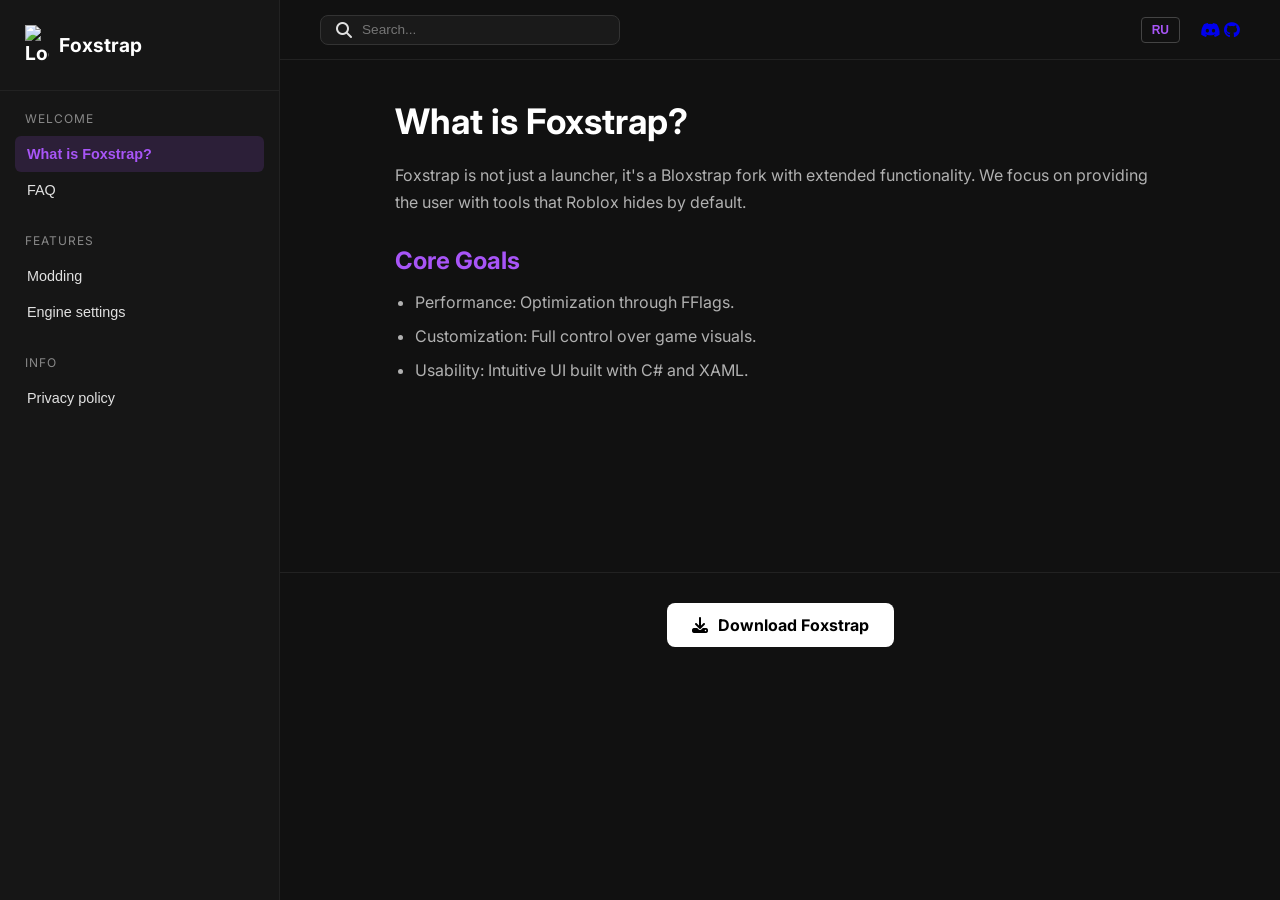
==== wiki.html @ a6b3cfa4 "Add files via upload" ====
<!DOCTYPE html>
<html lang="ru">
<head>
    <meta charset="UTF-8">
    <meta name="viewport" content="width=device-width, initial-scale=1.0">
    <title>Foxstrap | Wiki</title>
    <link href="https://fonts.googleapis.com/css2?family=Inter:wght@400;600;700&display=swap" rel="stylesheet">
    <link rel="stylesheet" href="https://cdnjs.cloudflare.com/ajax/libs/font-awesome/6.5.1/css/all.min.css">
    <style>
        :root {
            --bg-dark: #111111;
            --sidebar-bg: #161616;
            --accent: #a855f7;
            --text-main: #e1e1e1;
            --text-dim: #888;
            --note-bg: rgba(30, 41, 59, 0.5);
            --note-border: #3b82f6;
        }

        * { margin: 0; padding: 0; box-sizing: border-box; }
        body { background: var(--bg-dark); color: var(--text-main); font-family: 'Inter', sans-serif; display: flex; height: 100vh; overflow: hidden; }

        /* SIDEBAR / NAVIGATION */
        .sidebar { width: 280px; background: var(--sidebar-bg); border-right: 1px solid #222; display: flex; flex-direction: column; overflow-y: auto; flex-shrink: 0; transition: 0.3s; }
        .sidebar-header { padding: 25px; border-bottom: 1px solid #222; }
        .logo { display: flex; align-items: center; gap: 10px; text-decoration: none; color: white; font-weight: 700; font-size: 1.2rem; }
        .logo img { width: 24px; }
        
        .sidebar-menu { padding: 20px 15px; }
        .menu-section { margin-bottom: 25px; }
        .section-title { font-size: 0.75rem; color: var(--text-dim); text-transform: uppercase; letter-spacing: 1px; margin-bottom: 10px; padding-left: 10px; }
        .menu-item { display: block; padding: 10px 12px; color: var(--text-main); text-decoration: none; border-radius: 6px; font-size: 0.9rem; transition: 0.2s; cursor: pointer; border: none; background: none; width: 100%; text-align: left; }
        .menu-item:hover { background: rgba(255,255,255,0.05); color: var(--accent); }
        .menu-item.active { background: rgba(168, 85, 247, 0.15); color: var(--accent); font-weight: 600; }

        /* MAIN CONTENT */
        .main-wrapper { flex: 1; display: flex; flex-direction: column; overflow-y: auto; position: relative; }
        
        .top-bar { height: 60px; border-bottom: 1px solid #222; display: flex; align-items: center; justify-content: space-between; padding: 0 40px; position: sticky; top: 0; background: var(--bg-dark); z-index: 10; }
        .search-box { background: #1a1a1a; border: 1px solid #333; border-radius: 8px; padding: 6px 15px; display: flex; align-items: center; gap: 10px; width: 300px; }
        .search-box input { background: transparent; border: none; color: white; outline: none; font-size: 0.85rem; width: 100%; }
        
        .top-actions { display: flex; align-items: center; gap: 20px; }
        #lang-switch { background: transparent; border: 1px solid #444; color: var(--accent); padding: 5px 10px; border-radius: 4px; cursor: pointer; font-weight: bold; font-size: 0.75rem; }

        .content { max-width: 850px; margin: 40px auto; padding: 0 40px 80px 40px; display: none; animation: fadeIn 0.3s ease; }
        .content.active { display: block; }
        
        h1 { font-size: 2.2rem; margin-bottom: 20px; font-weight: 700; color: white; }
        h2 { font-size: 1.5rem; margin: 30px 0 15px 0; color: var(--accent); }
        p { line-height: 1.7; color: #b1b1b1; margin-bottom: 20px; }
        ul { margin-bottom: 20px; padding-left: 20px; color: #b1b1b1; }
        li { margin-bottom: 10px; line-height: 1.5; }

        .note { background: var(--note-bg); border-left: 4px solid var(--note-border); padding: 20px; border-radius: 4px; margin: 25px 0; display: flex; gap: 15px; }
        .note i { color: var(--note-border); font-size: 1.2rem; }

        .download-footer { margin-top: 50px; padding-top: 30px; border-top: 1px solid #222; text-align: center; }
        .btn-main { background: white; color: black; padding: 12px 25px; border-radius: 8px; text-decoration: none; font-weight: 700; display: inline-flex; align-items: center; gap: 10px; }

        /* MOBILE ORIENTATION & ADAPTIVITY */
        @media (max-width: 850px) {
            body { flex-direction: column; overflow-y: auto; }
            .sidebar { width: 100%; height: auto; border-right: none; border-bottom: 1px solid #222; position: sticky; top: 0; z-index: 100; overflow: visible; }
            .sidebar-header { padding: 15px 20px; }
            .sidebar-menu { display: flex; overflow-x: auto; padding: 10px; gap: 10px; white-space: nowrap; scrollbar-width: none; }
            .sidebar-menu::-webkit-scrollbar { display: none; }
            .menu-section { margin-bottom: 0; display: flex; gap: 5px; align-items: center; }
            .section-title { display: none; }
            .menu-item { padding: 8px 15px; width: auto; font-size: 0.8rem; border: 1px solid #222; }
            .top-bar { position: relative; padding: 0 20px; height: 50px; }
            .search-box { width: 150px; }
            .content { padding: 20px; margin: 0; }
            h1 { font-size: 1.7rem; }
        }

        @keyframes fadeIn { from { opacity: 0; transform: translateY(10px); } to { opacity: 1; transform: translateY(0); } }
    </style>
</head>
<body>

    <aside class="sidebar">
        <div class="sidebar-header">
            <a href="index.html" class="logo">
                <img src="https://github.com/Ramos1488/Foxstrap/blob/main/Assets/foxstrap.png?raw=true" alt="Logo">
                <span>Foxstrap</span>
            </a>
        </div>
        <nav class="sidebar-menu">
            <div class="menu-section">
                <div class="section-title" data-ru="ПРИВЕТСТВИЕ" data-en="WELCOME">WELCOME</div>
                <button class="menu-item active" onclick="showTab('what-is')" data-ru="О проекте" data-en="What is Foxstrap?">What is Foxstrap?</button>
                <button class="menu-item" onclick="showTab('faq')" data-ru="FAQ" data-en="FAQ">FAQ</button>
            </div>
            <div class="menu-section">
                <div class="section-title" data-ru="ФУНКЦИИ" data-en="FEATURES">FEATURES</div>
                <button class="menu-item" onclick="showTab('modding')" data-ru="Моддинг" data-en="Modding">Modding</button>
                <button class="menu-item" onclick="showTab('engine')" data-ru="Движок" data-en="Engine settings">Engine settings</button>
            </div>
            <div class="menu-section">
                <div class="section-title" data-ru="ИНФО" data-en="INFO">INFO</div>
                <button class="menu-item" onclick="showTab('privacy')" data-ru="Приватность" data-en="Privacy policy">Privacy policy</button>
            </div>
        </nav>
    </aside>

    <div class="main-wrapper">
        <header class="top-bar">
            <div class="search-box">
                <i class="fa-solid fa-magnifying-glass"></i>
                <input type="text" placeholder="Search..." id="wikiSearch">
            </div>
            <div class="top-actions">
                <button id="lang-switch">RU</button>
                <div class="top-icons">
                    <a href="https://discord.gg/88ethFUkpF" target="_blank"><i class="fa-brands fa-discord"></i></a>
                    <a href="https://github.com/Ramos1488/Foxstrap" target="_blank"><i class="fa-brands fa-github"></i></a>
                </div>
            </div>
        </header>

        <!-- Tab: What is -->
        <section id="what-is" class="content active">
            <h1 data-ru="Что такое Foxstrap?" data-en="What is Foxstrap?">What is Foxstrap?</h1>
            <p data-ru="Foxstrap — это не просто лаунчер, это форк Bloxstrap с расширенным функционалом. Мы фокусируемся на предоставлении пользователю инструментов, которые Roblox скрывает по умолчанию." data-en="Foxstrap is not just a launcher, it's a Bloxstrap fork with extended functionality. We focus on providing the user with tools that Roblox hides by default.">
                Foxstrap is not just a launcher, it's a Bloxstrap fork with extended functionality. We focus on providing the user with tools that Roblox hides by default.
            </p>
            <h2 data-ru="Основные цели" data-en="Core Goals">Core Goals</h2>
            <ul>
                <li data-ru="Производительность: Оптимизация через FFlags." data-en="Performance: Optimization through FFlags.">Performance: Optimization through FFlags.</li>
                <li data-ru="Кастомизация: Полный контроль над визуалом игры." data-en="Customization: Full control over game visuals.">Customization: Full control over game visuals.</li>
                <li data-ru="Удобство: Интуитивный интерфейс на C# и XAML." data-en="Usability: Intuitive UI built with C# and XAML.">Usability: Intuitive UI built with C# and XAML.</li>
            </ul>
        </section>

        <!-- Tab: FAQ -->
        <section id="faq" class="content">
            <h1 data-ru="Частые вопросы" data-en="Frequently asked questions">Frequently asked questions</h1>
            <h2 data-ru="Меня забанят?" data-en="Will I get banned?">Will I get banned?</h2>
            <p data-ru="Использование Foxstrap не является читерством. Мы используем официальные настройки FastFlags, которые предоставляют сами разработчики Roblox." data-en="Using Foxstrap is not cheating. We use official FastFlags settings provided by Roblox developers themselves.">
                Using Foxstrap is not cheating. We use official FastFlags settings provided by Roblox developers themselves.
            </p>
            <h2 data-ru="Нужен ли Bloxstrap для работы?" data-en="Do I need Bloxstrap to run it?">Do I need Bloxstrap to run it?</h2>
            <p data-ru="Нет, Foxstrap работает автономно. Это полностью самостоятельная модификация." data-en="No, Foxstrap works autonomously. It is a completely independent modification.">
                No, Foxstrap works autonomously. It is a completely independent modification.
            </p>
        </section>

        <!-- Tab: Modding -->
        <section id="modding" class="content">
            <h1 data-ru="Моддинг" data-en="Modding">Modding</h1>
            <p data-ru="В Foxstrap встроена система управления модами, которая позволяет:" data-en="Foxstrap has a built-in mod management system that allows you to:">
                Foxstrap has a built-in mod management system that allows you to:
            </p>
            <ul>
                <li data-ru="Заменять старый звук смерти (Oof)." data-en="Replace the old death sound (Oof).">Replace the old death sound (Oof).</li>
                <li data-ru="Устанавливать кастомные иконки приложений." data-en="Install custom application icons.">Install custom application icons.</li>
                <li data-ru="Применять кастомные курсоры и шрифты." data-en="Apply custom cursors and fonts.">Apply custom cursors and fonts.</li>
            </ul>
        </section>

        <!-- Tab: Engine Settings (НОВОЕ) -->
        <section id="engine" class="content">
            <h1 data-ru="Настройки движка" data-en="Engine settings">Engine settings</h1>
            <p data-ru="Раздел настроек движка открывает доступ к мощным параметрам FastFlags. Это позволяет тонко настроить рендеринг игры." data-en="The engine settings section provides access to powerful FastFlags parameters. This allows for fine-tuning of game rendering.">
                The engine settings section provides access to powerful FastFlags parameters. This allows for fine-tuning of game rendering.
            </p>
            <h2 data-ru="Что можно изменить?" data-en="What can be changed?">What can be changed?</h2>
            <ul>
                <li data-ru="Лимит FPS: Снимайте ограничение в 60 кадров в один клик." data-en="FPS Limit: Unlock the 60 FPS cap in one click.">FPS Limit: Unlock the 60 FPS cap in one click.</li>
                <li data-ru="Rendering API: Переключение между Direct3D 11, Vulkan или OpenGL." data-en="Rendering API: Switch between Direct3D 11, Vulkan, or OpenGL.">Rendering API: Switch between Direct3D 11, Vulkan, or OpenGL.</li>
                <li data-ru="Качество освещения: Включение скрытых технологий Future Lighting." data-en="Lighting Quality: Enable hidden Future Lighting technologies.">Lighting Quality: Enable hidden Future Lighting technologies.</li>
            </ul>
            <div class="note">
                <i class="fa-solid fa-triangle-exclamation"></i>
                <div class="note-content">
                    <strong data-ru="Внимание" data-en="Caution">Caution</strong>
                    <p style="margin:0" data-ru="Неправильные настройки FFlags могут привести к вылетам игры." data-en="Incorrect FFlags settings may lead to game crashes.">Incorrect FFlags settings may lead to game crashes.</p>
                </div>
            </div>
        </section>

        <!-- Tab: Privacy (НОВОЕ) -->
        <section id="privacy" class="content">
            <h1 data-ru="Конфиденциальность" data-en="Privacy policy">Privacy policy</h1>
            <p data-ru="Мы ценим вашу приватность. Foxstrap — это проект с открытым исходным кодом." data-en="We value your privacy. Foxstrap is an open-source project.">
                We value your privacy. Foxstrap is an open-source project.
            </p>
            <h2 data-ru="Сбор данных" data-en="Data Collection">Data Collection</h2>
            <p data-ru="Foxstrap не собирает и не отправляет ваши личные данные, пароли от аккаунтов или куки на сторонние сервера. Все настройки хранятся локально на вашем компьютере." data-en="Foxstrap does not collect or send your personal data, account passwords, or cookies to third-party servers. All settings are stored locally on your computer.">
                Foxstrap does not collect or send your personal data, account passwords, or cookies to third-party servers. All settings are stored locally on your computer.
            </p>
            <h2 data-ru="Прозрачность" data-en="Transparency">Transparency</h2>
            <p data-ru="Вы всегда можете проверить исходный код проекта на нашем GitHub, чтобы убедиться в отсутствии вредоносного кода." data-en="You can always check the project's source code on our GitHub to ensure there is no malicious code.">
                You can always check the project's source code on our GitHub to ensure there is no malicious code.
            </p>
        </section>

        <div class="download-footer">
            <a href="index.html" class="btn-main">
                <i class="fa-solid fa-download"></i>
                <span data-ru="Скачать Foxstrap" data-en="Download Foxstrap">Download Foxstrap</span>
            </a>
        </div>
    </div>

    <script>
        function showTab(tabId) {
            document.querySelectorAll('.content').forEach(tab => tab.classList.remove('active'));
            document.querySelectorAll('.menu-item').forEach(item => item.classList.remove('active'));
            
            const activeTab = document.getElementById(tabId);
            if (activeTab) activeTab.classList.add('active');
            
            const activeBtn = document.querySelector(`button[onclick="showTab('${tabId}')"]`);
            if (activeBtn) activeBtn.classList.add('active');

            // Авто-скролл к началу на мобилках
            if(window.innerWidth < 850) {
                window.scrollTo({top: 0, behavior: 'smooth'});
            }
        }

        const langBtn = document.getElementById('lang-switch');
        let currentLang = 'en';

        langBtn.addEventListener('click', () => {
            currentLang = currentLang === 'en' ? 'ru' : 'en';
            langBtn.innerText = currentLang === 'en' ? 'RU' : 'EN';
            
            document.querySelectorAll('[data-ru]').forEach(el => {
                el.innerText = el.getAttribute('data-' + currentLang);
            });

            const searchInput = document.getElementById('wikiSearch');
            searchInput.placeholder = currentLang === 'ru' ? 'Поиск...' : 'Search...';
        });
    </script>
</body>
</html>
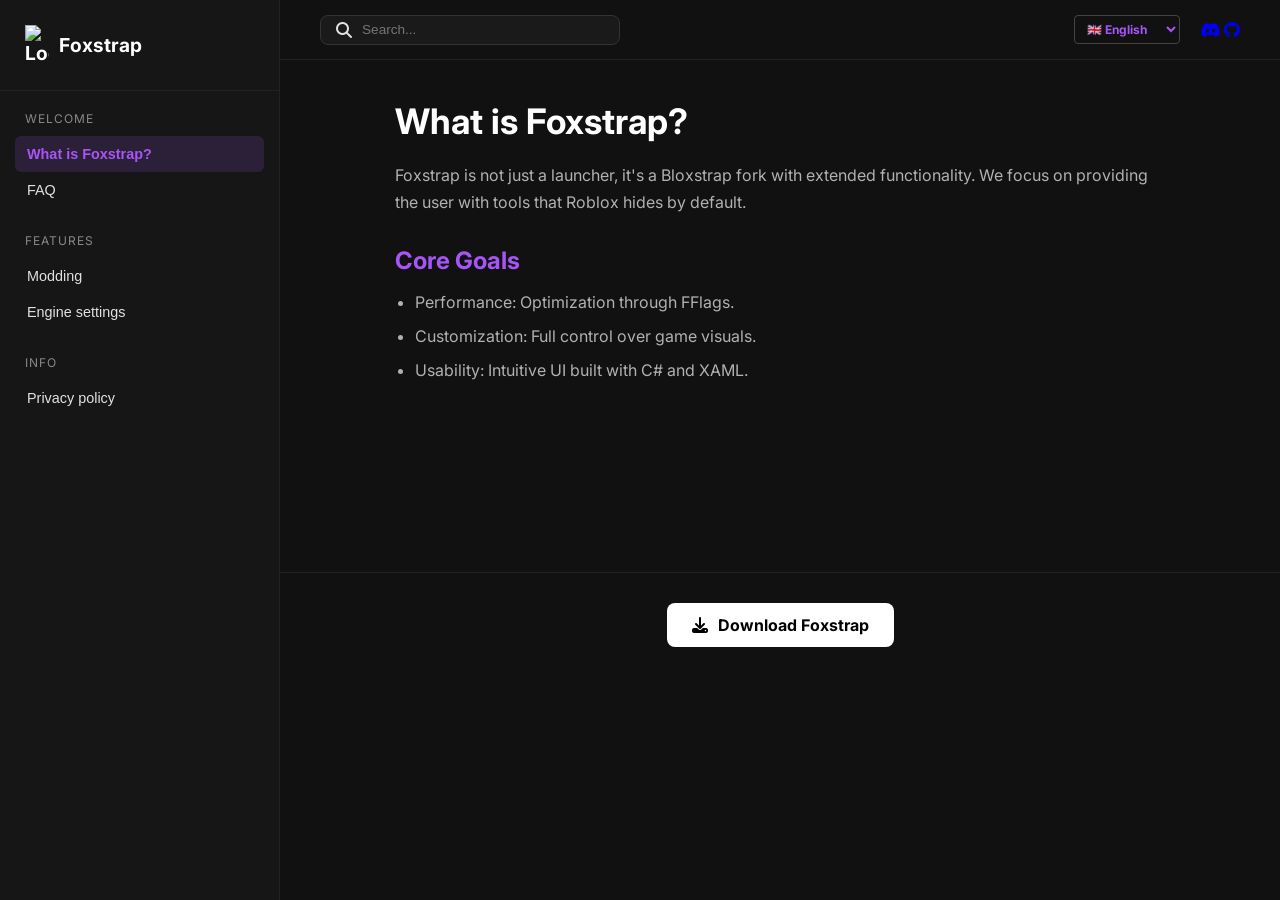
==== commit 73125149: "Enhance wiki.html with favicon and language selector Added favicon and improved language selection f" ====
--- a/wiki.html
+++ b/wiki.html
@@ -4,7 +4,11 @@
     <meta charset="UTF-8">
     <meta name="viewport" content="width=device-width, initial-scale=1.0">
     <title>Foxstrap | Wiki</title>
-    <link href="https://fonts.googleapis.com/css2?family=Inter:wght@400;600;700&display=swap" rel="stylesheet">
+    
+    <!-- Иконка вкладки (Favicon) -->
+    <link rel="icon" type="image/png" href="https://github.com/Ramos1488/Foxstrap/blob/main/Assets/foxstrap.png?raw=true">
+
+    <link href="https://fonts.googleapis.com/css2?family=Inter:wght@400;700;900&family=JetBrains+Mono&family=Syncopate:wght@700&display=swap" rel="stylesheet">
     <link rel="stylesheet" href="https://cdnjs.cloudflare.com/ajax/libs/font-awesome/6.5.1/css/all.min.css">
     <style>
         :root {
@@ -41,7 +45,8 @@
         .search-box input { background: transparent; border: none; color: white; outline: none; font-size: 0.85rem; width: 100%; }
         
         .top-actions { display: flex; align-items: center; gap: 20px; }
-        #lang-switch { background: transparent; border: 1px solid #444; color: var(--accent); padding: 5px 10px; border-radius: 4px; cursor: pointer; font-weight: bold; font-size: 0.75rem; }
+        #lang-select { background: transparent; border: 1px solid #444; color: var(--accent); padding: 5px 8px; border-radius: 4px; cursor: pointer; font-weight: bold; font-size: 0.75rem; font-family: inherit; }
+        #lang-select option { background: #1a1a1a; color: white; }
 
         .content { max-width: 850px; margin: 40px auto; padding: 0 40px 80px 40px; display: none; animation: fadeIn 0.3s ease; }
         .content.active { display: block; }
@@ -111,7 +116,10 @@
                 <input type="text" placeholder="Search..." id="wikiSearch">
             </div>
             <div class="top-actions">
-                <button id="lang-switch">RU</button>
+                <select id="lang-select">
+                    <option value="en">🇬🇧 English</option>
+                    <option value="ru">🇷🇺 Русский</option>
+                </select>
                 <div class="top-icons">
                     <a href="https://discord.gg/88ethFUkpF" target="_blank"><i class="fa-brands fa-discord"></i></a>
                     <a href="https://github.com/Ramos1488/Foxstrap" target="_blank"><i class="fa-brands fa-github"></i></a>
@@ -159,7 +167,7 @@
             </ul>
         </section>
 
-        <!-- Tab: Engine Settings (НОВОЕ) -->
+        <!-- Tab: Engine Settings -->
         <section id="engine" class="content">
             <h1 data-ru="Настройки движка" data-en="Engine settings">Engine settings</h1>
             <p data-ru="Раздел настроек движка открывает доступ к мощным параметрам FastFlags. Это позволяет тонко настроить рендеринг игры." data-en="The engine settings section provides access to powerful FastFlags parameters. This allows for fine-tuning of game rendering.">
@@ -180,7 +188,7 @@
             </div>
         </section>
 
-        <!-- Tab: Privacy (НОВОЕ) -->
+        <!-- Tab: Privacy -->
         <section id="privacy" class="content">
             <h1 data-ru="Конфиденциальность" data-en="Privacy policy">Privacy policy</h1>
             <p data-ru="Мы ценим вашу приватность. Foxstrap — это проект с открытым исходным кодом." data-en="We value your privacy. Foxstrap is an open-source project.">
@@ -215,26 +223,29 @@
             const activeBtn = document.querySelector(`button[onclick="showTab('${tabId}')"]`);
             if (activeBtn) activeBtn.classList.add('active');
 
-            // Авто-скролл к началу на мобилках
             if(window.innerWidth < 850) {
                 window.scrollTo({top: 0, behavior: 'smooth'});
             }
         }
 
-        const langBtn = document.getElementById('lang-switch');
+        const langSelect = document.getElementById('lang-select');
         let currentLang = 'en';
 
-        langBtn.addEventListener('click', () => {
-            currentLang = currentLang === 'en' ? 'ru' : 'en';
-            langBtn.innerText = currentLang === 'en' ? 'RU' : 'EN';
-            
+        function setLanguage(lang) {
+            currentLang = lang;
             document.querySelectorAll('[data-ru]').forEach(el => {
                 el.innerText = el.getAttribute('data-' + currentLang);
             });
-
             const searchInput = document.getElementById('wikiSearch');
             searchInput.placeholder = currentLang === 'ru' ? 'Поиск...' : 'Search...';
+        }
+
+        langSelect.addEventListener('change', (e) => {
+            setLanguage(e.target.value);
         });
+
+        // начальная установка языка по умолчанию (английский)
+        setLanguage('en');
     </script>
 </body>
-</html>+</html>
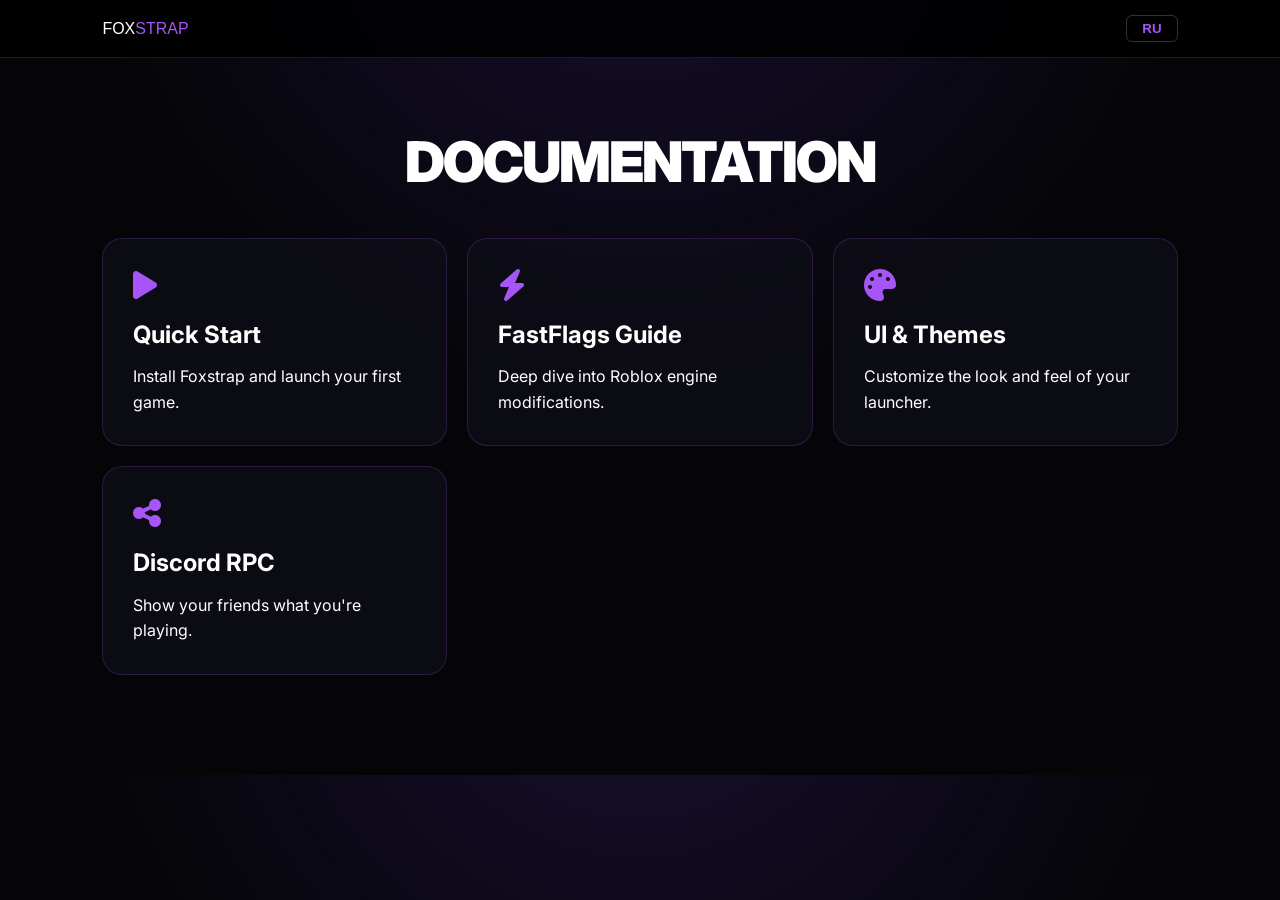
==== commit 167e03e9: "Refactor wiki.html structure and styles" ====
--- a/wiki.html
+++ b/wiki.html
@@ -5,247 +5,252 @@
     <meta name="viewport" content="width=device-width, initial-scale=1.0">
     <title>Foxstrap | Wiki</title>
     
-    <!-- Иконка вкладки (Favicon) -->
     <link rel="icon" type="image/png" href="https://github.com/Ramos1488/Foxstrap/blob/main/Assets/foxstrap.png?raw=true">
-
     <link href="https://fonts.googleapis.com/css2?family=Inter:wght@400;700;900&family=JetBrains+Mono&family=Syncopate:wght@700&display=swap" rel="stylesheet">
     <link rel="stylesheet" href="https://cdnjs.cloudflare.com/ajax/libs/font-awesome/6.5.1/css/all.min.css">
+    
     <style>
         :root {
-            --bg-dark: #111111;
-            --sidebar-bg: #161616;
-            --accent: #a855f7;
-            --text-main: #e1e1e1;
-            --text-dim: #888;
-            --note-bg: rgba(30, 41, 59, 0.5);
-            --note-border: #3b82f6;
+            --primary: #a855f7;
+            --bg: #050508;
+            --glass: rgba(15, 15, 25, 0.7);
+            --border: rgba(168, 85, 247, 0.2);
         }
 
         * { margin: 0; padding: 0; box-sizing: border-box; }
-        body { background: var(--bg-dark); color: var(--text-main); font-family: 'Inter', sans-serif; display: flex; height: 100vh; overflow: hidden; }
-
-        /* SIDEBAR / NAVIGATION */
-        .sidebar { width: 280px; background: var(--sidebar-bg); border-right: 1px solid #222; display: flex; flex-direction: column; overflow-y: auto; flex-shrink: 0; transition: 0.3s; }
-        .sidebar-header { padding: 25px; border-bottom: 1px solid #222; }
-        .logo { display: flex; align-items: center; gap: 10px; text-decoration: none; color: white; font-weight: 700; font-size: 1.2rem; }
-        .logo img { width: 24px; }
+
+        body {
+            background: var(--bg);
+            color: white;
+            font-family: 'Inter', sans-serif;
+            line-height: 1.6;
+            background-image: radial-gradient(circle at 50% -20%, #1a1033 0%, transparent 50%);
+            overflow-x: hidden;
+        }
+
+        #rain-container { position: fixed; top: 0; left: 0; width: 100%; height: 100%; z-index: 5; pointer-events: none; }
+        .drop { position: absolute; width: 1px; height: 50px; background: var(--primary); opacity: 0.1; will-change: transform; }
+        @keyframes fall { from { transform: translateY(-100px); } to { transform: translateY(110vh); } }
+
+        nav {
+            display: flex; justify-content: space-between; align-items: center;
+            padding: 15px 8%; background: rgba(0,0,0,0.85);
+            backdrop-filter: blur(12px); border-bottom: 1px solid var(--border);
+            position: sticky; top: 0; z-index: 100;
+        }
+        .logo-area { display: flex; align-items: center; gap: 10px; text-decoration: none; color: white; }
+        .logo-text { font-family: 'Syncopate', sans-serif; font-size: 1rem; }
+        .logo-text span { color: var(--primary); }
+
+        #lang-switch {
+            background: transparent; border: 1px solid #333; color: var(--primary);
+            padding: 5px 15px; border-radius: 6px; cursor: pointer; font-weight: 900; 
+        }
+
+        .wiki-header { padding: 60px 8% 30px; text-align: center; }
+        .wiki-header h1 { font-size: 3.5rem; font-weight: 900; letter-spacing: -2px; }
+
+        .wiki-grid {
+            display: grid; grid-template-columns: repeat(auto-fit, minmax(300px, 1fr));
+            gap: 20px; padding: 0 8% 100px; max-width: 1400px; margin: 0 auto;
+        }
+
+        .wiki-card {
+            background: var(--glass); border: 1px solid var(--border);
+            border-radius: 20px; padding: 30px; cursor: pointer;
+            transition: 0.4s cubic-bezier(0.175, 0.885, 0.32, 1.275);
+            animation: slideUp 0.8s both;
+        }
+        .wiki-card:hover { transform: translateY(-10px); border-color: var(--primary); box-shadow: 0 15px 30px rgba(168, 85, 247, 0.15); }
+        .wiki-card i { font-size: 2rem; color: var(--primary); margin-bottom: 15px; display: block; }
+        .wiki-card h3 { font-size: 1.5rem; margin-bottom: 10px; }
+
+        /* VIEWER */
+        #article-viewer {
+            position: fixed; top: 0; left: 0; width: 100%; height: 100%;
+            background: rgba(5, 5, 8, 0.98); z-index: 1000;
+            display: none; padding: 40px 8%; overflow-y: auto; backdrop-filter: blur(25px);
+        }
         
-        .sidebar-menu { padding: 20px 15px; }
-        .menu-section { margin-bottom: 25px; }
-        .section-title { font-size: 0.75rem; color: var(--text-dim); text-transform: uppercase; letter-spacing: 1px; margin-bottom: 10px; padding-left: 10px; }
-        .menu-item { display: block; padding: 10px 12px; color: var(--text-main); text-decoration: none; border-radius: 6px; font-size: 0.9rem; transition: 0.2s; cursor: pointer; border: none; background: none; width: 100%; text-align: left; }
-        .menu-item:hover { background: rgba(255,255,255,0.05); color: var(--accent); }
-        .menu-item.active { background: rgba(168, 85, 247, 0.15); color: var(--accent); font-weight: 600; }
-
-        /* MAIN CONTENT */
-        .main-wrapper { flex: 1; display: flex; flex-direction: column; overflow-y: auto; position: relative; }
+        .article-container { max-width: 900px; margin: 40px auto; position: relative; }
         
-        .top-bar { height: 60px; border-bottom: 1px solid #222; display: flex; align-items: center; justify-content: space-between; padding: 0 40px; position: sticky; top: 0; background: var(--bg-dark); z-index: 10; }
-        .search-box { background: #1a1a1a; border: 1px solid #333; border-radius: 8px; padding: 6px 15px; display: flex; align-items: center; gap: 10px; width: 300px; }
-        .search-box input { background: transparent; border: none; color: white; outline: none; font-size: 0.85rem; width: 100%; }
+        .top-nav { display: flex; justify-content: flex-end; margin-bottom: 30px; }
         
-        .top-actions { display: flex; align-items: center; gap: 20px; }
-        #lang-select { background: transparent; border: 1px solid #444; color: var(--accent); padding: 5px 8px; border-radius: 4px; cursor: pointer; font-weight: bold; font-size: 0.75rem; font-family: inherit; }
-        #lang-select option { background: #1a1a1a; color: white; }
-
-        .content { max-width: 850px; margin: 40px auto; padding: 0 40px 80px 40px; display: none; animation: fadeIn 0.3s ease; }
-        .content.active { display: block; }
-        
-        h1 { font-size: 2.2rem; margin-bottom: 20px; font-weight: 700; color: white; }
-        h2 { font-size: 1.5rem; margin: 30px 0 15px 0; color: var(--accent); }
-        p { line-height: 1.7; color: #b1b1b1; margin-bottom: 20px; }
-        ul { margin-bottom: 20px; padding-left: 20px; color: #b1b1b1; }
-        li { margin-bottom: 10px; line-height: 1.5; }
-
-        .note { background: var(--note-bg); border-left: 4px solid var(--note-border); padding: 20px; border-radius: 4px; margin: 25px 0; display: flex; gap: 15px; }
-        .note i { color: var(--note-border); font-size: 1.2rem; }
-
-        .download-footer { margin-top: 50px; padding-top: 30px; border-top: 1px solid #222; text-align: center; }
-        .btn-main { background: white; color: black; padding: 12px 25px; border-radius: 8px; text-decoration: none; font-weight: 700; display: inline-flex; align-items: center; gap: 10px; }
-
-        /* MOBILE ORIENTATION & ADAPTIVITY */
-        @media (max-width: 850px) {
-            body { flex-direction: column; overflow-y: auto; }
-            .sidebar { width: 100%; height: auto; border-right: none; border-bottom: 1px solid #222; position: sticky; top: 0; z-index: 100; overflow: visible; }
-            .sidebar-header { padding: 15px 20px; }
-            .sidebar-menu { display: flex; overflow-x: auto; padding: 10px; gap: 10px; white-space: nowrap; scrollbar-width: none; }
-            .sidebar-menu::-webkit-scrollbar { display: none; }
-            .menu-section { margin-bottom: 0; display: flex; gap: 5px; align-items: center; }
-            .section-title { display: none; }
-            .menu-item { padding: 8px 15px; width: auto; font-size: 0.8rem; border: 1px solid #222; }
-            .top-bar { position: relative; padding: 0 20px; height: 50px; }
-            .search-box { width: 150px; }
-            .content { padding: 20px; margin: 0; }
-            h1 { font-size: 1.7rem; }
-        }
-
-        @keyframes fadeIn { from { opacity: 0; transform: translateY(10px); } to { opacity: 1; transform: translateY(0); } }
+        .close-btn {
+            background: var(--primary); color: white; border: none;
+            padding: 12px 25px; border-radius: 10px; cursor: pointer;
+            font-weight: 900; transition: 0.3s; font-size: 0.9rem;
+        }
+        .close-btn:hover { transform: scale(1.05); box-shadow: 0 0 20px var(--primary); }
+
+        .article-body { min-height: 400px; animation: fadeIn 0.4s ease; }
+        .article-body h2 { font-size: 3rem; margin-bottom: 25px; color: var(--primary); }
+        .article-body p { font-size: 1.2rem; color: #ccc; margin-bottom: 20px; line-height: 1.8; }
+        .article-body pre { 
+            background: #000; padding: 25px; border-radius: 15px; border: 1px solid var(--border);
+            font-family: 'JetBrains Mono', monospace; color: #a855f7; margin: 20px 0;
+        }
+
+        /* КНОПКИ НАВИГАЦИИ ВНУТРИ */
+        .bottom-nav {
+            display: flex; justify-content: space-between; margin-top: 60px;
+            padding-top: 30px; border-top: 1px solid var(--border);
+        }
+
+        .nav-btn {
+            background: rgba(255,255,255,0.05); border: 1px solid var(--border);
+            color: white; padding: 15px 35px; border-radius: 12px;
+            cursor: pointer; font-weight: 800; font-size: 1rem;
+            transition: 0.3s cubic-bezier(0.175, 0.885, 0.32, 1.275);
+            display: flex; align-items: center; gap: 12px;
+        }
+
+        .nav-btn:hover { border-color: var(--primary); background: rgba(168, 85, 247, 0.1); transform: translateY(-3px); }
+        .nav-btn i { color: var(--primary); }
+        .nav-btn:disabled { opacity: 0.2; cursor: not-allowed; transform: none; }
+
+        @keyframes slideUp { from { opacity: 0; transform: translateY(40px); } to { opacity: 1; transform: translateY(0); } }
+        @keyframes fadeIn { from { opacity: 0; transform: translateX(20px); } to { opacity: 1; transform: translateX(0); } }
     </style>
 </head>
 <body>
-
-    <aside class="sidebar">
-        <div class="sidebar-header">
-            <a href="index.html" class="logo">
-                <img src="https://github.com/Ramos1488/Foxstrap/blob/main/Assets/foxstrap.png?raw=true" alt="Logo">
-                <span>Foxstrap</span>
-            </a>
-        </div>
-        <nav class="sidebar-menu">
-            <div class="menu-section">
-                <div class="section-title" data-ru="ПРИВЕТСТВИЕ" data-en="WELCOME">WELCOME</div>
-                <button class="menu-item active" onclick="showTab('what-is')" data-ru="О проекте" data-en="What is Foxstrap?">What is Foxstrap?</button>
-                <button class="menu-item" onclick="showTab('faq')" data-ru="FAQ" data-en="FAQ">FAQ</button>
+    <div id="rain-container"></div>
+
+    <nav>
+        <a href="index.html" class="logo-area">
+            <span class="logo-text">FOX<span>STRAP</span></span>
+        </a>
+        <button id="lang-switch">RU</button>
+    </nav>
+
+    <header class="wiki-header">
+        <h1 id="wiki-title" data-en="DOCUMENTATION" data-ru="ДОКУМЕНТАЦИЯ">DOCUMENTATION</h1>
+    </header>
+
+    <main class="wiki-grid">
+        <div class="wiki-card" onclick="openArticle(0)">
+            <i class="fa-solid fa-play"></i>
+            <h3 data-en="Quick Start" data-ru="Быстрый старт">Quick Start</h3>
+            <p data-en="Install Foxstrap and launch your first game." data-ru="Установите Foxstrap и запустите первую игру.">Install Foxstrap and launch your first game.</p>
+        </div>
+        <div class="wiki-card" onclick="openArticle(1)">
+            <i class="fa-solid fa-bolt"></i>
+            <h3 data-en="FastFlags Guide" data-ru="Гайд по флагам">FastFlags Guide</h3>
+            <p data-en="Deep dive into Roblox engine modifications." data-ru="Глубокое погружение в модификации движка.">Deep dive into Roblox engine modifications.</p>
+        </div>
+        <div class="wiki-card" onclick="openArticle(2)">
+            <i class="fa-solid fa-palette"></i>
+            <h3 data-en="UI & Themes" data-ru="Интерфейс и Темы">UI & Themes</h3>
+            <p data-en="Customize the look and feel of your launcher." data-ru="Настройте внешний вид вашего лаунчера.">Customize the look and feel of your launcher.</p>
+        </div>
+        <div class="wiki-card" onclick="openArticle(3)">
+            <i class="fa-solid fa-share-nodes"></i>
+            <h3 data-en="Discord RPC" data-ru="Discord RPC">Discord RPC</h3>
+            <p data-en="Show your friends what you're playing." data-ru="Покажите друзьям, во что вы играете.">Show your friends what you're playing.</p>
+        </div>
+    </main>
+
+    <div id="article-viewer">
+        <div class="article-container">
+            <div class="top-nav">
+                <button class="close-btn" onclick="closeArticle()" data-en="CLOSE" data-ru="ЗАКРЫТЬ">CLOSE</button>
             </div>
-            <div class="menu-section">
-                <div class="section-title" data-ru="ФУНКЦИИ" data-en="FEATURES">FEATURES</div>
-                <button class="menu-item" onclick="showTab('modding')" data-ru="Моддинг" data-en="Modding">Modding</button>
-                <button class="menu-item" onclick="showTab('engine')" data-ru="Движок" data-en="Engine settings">Engine settings</button>
+            
+            <div id="article-body" class="article-body"></div>
+
+            <div class="bottom-nav">
+                <button id="prevBtn" class="nav-btn" onclick="navigate(-1)">
+                    <i class="fa-solid fa-arrow-left"></i> <span data-en="Back" data-ru="Назад">Back</span>
+                </button>
+                <button id="nextBtn" class="nav-btn" onclick="navigate(1)">
+                    <span data-en="Next" data-ru="Дальше">Next</span> <i class="fa-solid fa-arrow-right"></i>
+                </button>
             </div>
-            <div class="menu-section">
-                <div class="section-title" data-ru="ИНФО" data-en="INFO">INFO</div>
-                <button class="menu-item" onclick="showTab('privacy')" data-ru="Приватность" data-en="Privacy policy">Privacy policy</button>
-            </div>
-        </nav>
-    </aside>
-
-    <div class="main-wrapper">
-        <header class="top-bar">
-            <div class="search-box">
-                <i class="fa-solid fa-magnifying-glass"></i>
-                <input type="text" placeholder="Search..." id="wikiSearch">
-            </div>
-            <div class="top-actions">
-                <select id="lang-select">
-                    <option value="en">🇬🇧 English</option>
-                    <option value="ru">🇷🇺 Русский</option>
-                </select>
-                <div class="top-icons">
-                    <a href="https://discord.gg/88ethFUkpF" target="_blank"><i class="fa-brands fa-discord"></i></a>
-                    <a href="https://github.com/Ramos1488/Foxstrap" target="_blank"><i class="fa-brands fa-github"></i></a>
-                </div>
-            </div>
-        </header>
-
-        <!-- Tab: What is -->
-        <section id="what-is" class="content active">
-            <h1 data-ru="Что такое Foxstrap?" data-en="What is Foxstrap?">What is Foxstrap?</h1>
-            <p data-ru="Foxstrap — это не просто лаунчер, это форк Bloxstrap с расширенным функционалом. Мы фокусируемся на предоставлении пользователю инструментов, которые Roblox скрывает по умолчанию." data-en="Foxstrap is not just a launcher, it's a Bloxstrap fork with extended functionality. We focus on providing the user with tools that Roblox hides by default.">
-                Foxstrap is not just a launcher, it's a Bloxstrap fork with extended functionality. We focus on providing the user with tools that Roblox hides by default.
-            </p>
-            <h2 data-ru="Основные цели" data-en="Core Goals">Core Goals</h2>
-            <ul>
-                <li data-ru="Производительность: Оптимизация через FFlags." data-en="Performance: Optimization through FFlags.">Performance: Optimization through FFlags.</li>
-                <li data-ru="Кастомизация: Полный контроль над визуалом игры." data-en="Customization: Full control over game visuals.">Customization: Full control over game visuals.</li>
-                <li data-ru="Удобство: Интуитивный интерфейс на C# и XAML." data-en="Usability: Intuitive UI built with C# and XAML.">Usability: Intuitive UI built with C# and XAML.</li>
-            </ul>
-        </section>
-
-        <!-- Tab: FAQ -->
-        <section id="faq" class="content">
-            <h1 data-ru="Частые вопросы" data-en="Frequently asked questions">Frequently asked questions</h1>
-            <h2 data-ru="Меня забанят?" data-en="Will I get banned?">Will I get banned?</h2>
-            <p data-ru="Использование Foxstrap не является читерством. Мы используем официальные настройки FastFlags, которые предоставляют сами разработчики Roblox." data-en="Using Foxstrap is not cheating. We use official FastFlags settings provided by Roblox developers themselves.">
-                Using Foxstrap is not cheating. We use official FastFlags settings provided by Roblox developers themselves.
-            </p>
-            <h2 data-ru="Нужен ли Bloxstrap для работы?" data-en="Do I need Bloxstrap to run it?">Do I need Bloxstrap to run it?</h2>
-            <p data-ru="Нет, Foxstrap работает автономно. Это полностью самостоятельная модификация." data-en="No, Foxstrap works autonomously. It is a completely independent modification.">
-                No, Foxstrap works autonomously. It is a completely independent modification.
-            </p>
-        </section>
-
-        <!-- Tab: Modding -->
-        <section id="modding" class="content">
-            <h1 data-ru="Моддинг" data-en="Modding">Modding</h1>
-            <p data-ru="В Foxstrap встроена система управления модами, которая позволяет:" data-en="Foxstrap has a built-in mod management system that allows you to:">
-                Foxstrap has a built-in mod management system that allows you to:
-            </p>
-            <ul>
-                <li data-ru="Заменять старый звук смерти (Oof)." data-en="Replace the old death sound (Oof).">Replace the old death sound (Oof).</li>
-                <li data-ru="Устанавливать кастомные иконки приложений." data-en="Install custom application icons.">Install custom application icons.</li>
-                <li data-ru="Применять кастомные курсоры и шрифты." data-en="Apply custom cursors and fonts.">Apply custom cursors and fonts.</li>
-            </ul>
-        </section>
-
-        <!-- Tab: Engine Settings -->
-        <section id="engine" class="content">
-            <h1 data-ru="Настройки движка" data-en="Engine settings">Engine settings</h1>
-            <p data-ru="Раздел настроек движка открывает доступ к мощным параметрам FastFlags. Это позволяет тонко настроить рендеринг игры." data-en="The engine settings section provides access to powerful FastFlags parameters. This allows for fine-tuning of game rendering.">
-                The engine settings section provides access to powerful FastFlags parameters. This allows for fine-tuning of game rendering.
-            </p>
-            <h2 data-ru="Что можно изменить?" data-en="What can be changed?">What can be changed?</h2>
-            <ul>
-                <li data-ru="Лимит FPS: Снимайте ограничение в 60 кадров в один клик." data-en="FPS Limit: Unlock the 60 FPS cap in one click.">FPS Limit: Unlock the 60 FPS cap in one click.</li>
-                <li data-ru="Rendering API: Переключение между Direct3D 11, Vulkan или OpenGL." data-en="Rendering API: Switch between Direct3D 11, Vulkan, or OpenGL.">Rendering API: Switch between Direct3D 11, Vulkan, or OpenGL.</li>
-                <li data-ru="Качество освещения: Включение скрытых технологий Future Lighting." data-en="Lighting Quality: Enable hidden Future Lighting technologies.">Lighting Quality: Enable hidden Future Lighting technologies.</li>
-            </ul>
-            <div class="note">
-                <i class="fa-solid fa-triangle-exclamation"></i>
-                <div class="note-content">
-                    <strong data-ru="Внимание" data-en="Caution">Caution</strong>
-                    <p style="margin:0" data-ru="Неправильные настройки FFlags могут привести к вылетам игры." data-en="Incorrect FFlags settings may lead to game crashes.">Incorrect FFlags settings may lead to game crashes.</p>
-                </div>
-            </div>
-        </section>
-
-        <!-- Tab: Privacy -->
-        <section id="privacy" class="content">
-            <h1 data-ru="Конфиденциальность" data-en="Privacy policy">Privacy policy</h1>
-            <p data-ru="Мы ценим вашу приватность. Foxstrap — это проект с открытым исходным кодом." data-en="We value your privacy. Foxstrap is an open-source project.">
-                We value your privacy. Foxstrap is an open-source project.
-            </p>
-            <h2 data-ru="Сбор данных" data-en="Data Collection">Data Collection</h2>
-            <p data-ru="Foxstrap не собирает и не отправляет ваши личные данные, пароли от аккаунтов или куки на сторонние сервера. Все настройки хранятся локально на вашем компьютере." data-en="Foxstrap does not collect or send your personal data, account passwords, or cookies to third-party servers. All settings are stored locally on your computer.">
-                Foxstrap does not collect or send your personal data, account passwords, or cookies to third-party servers. All settings are stored locally on your computer.
-            </p>
-            <h2 data-ru="Прозрачность" data-en="Transparency">Transparency</h2>
-            <p data-ru="Вы всегда можете проверить исходный код проекта на нашем GitHub, чтобы убедиться в отсутствии вредоносного кода." data-en="You can always check the project's source code on our GitHub to ensure there is no malicious code.">
-                You can always check the project's source code on our GitHub to ensure there is no malicious code.
-            </p>
-        </section>
-
-        <div class="download-footer">
-            <a href="index.html" class="btn-main">
-                <i class="fa-solid fa-download"></i>
-                <span data-ru="Скачать Foxstrap" data-en="Download Foxstrap">Download Foxstrap</span>
-            </a>
         </div>
     </div>
 
     <script>
-        function showTab(tabId) {
-            document.querySelectorAll('.content').forEach(tab => tab.classList.remove('active'));
-            document.querySelectorAll('.menu-item').forEach(item => item.classList.remove('active'));
+        let currentLang = 'en';
+        let currentIndex = 0;
+
+        const content = [
+            {
+                id: 'start',
+                en: { h: "Quick Start", p: "To start using Foxstrap, download the latest beta release. Foxstrap modifies your Roblox client to provide extra features without risking a ban. Just point to your Roblox folder and hit install." },
+                ru: { h: "Быстрый старт", p: "Чтобы начать использовать Foxstrap, скачайте последнюю бета-версию. Foxstrap модифицирует ваш клиент Roblox, предоставляя дополнительные функции без риска бана. Просто укажите путь к папке и нажмите установить." }
+            },
+            {
+                id: 'flags',
+                en: { h: "FastFlags", p: "FastFlags are internal toggles for the Roblox engine. With Foxstrap, you can unlock your FPS beyond 60, enable Future lighting in all games, and even disable player shadows to boost performance." },
+                ru: { h: "FastFlags", p: "FastFlags — это внутренние переключатели движка Roblox. С Foxstrap вы можете разблокировать FPS выше 60, включить освещение Future во всех играх и даже отключить тени для буста производительности." }
+            },
+            {
+                id: 'ui',
+                en: { h: "UI & Themes", p: "Our launcher supports Glassmorphism themes. You can change the accent color, adjust blur strength, and choose between Dark and Midnight modes to match your desktop setup." },
+                ru: { h: "Интерфейс и Темы", p: "Наш лаунчер поддерживает темы в стиле Glassmorphism. Вы можете менять акцентный цвет, настраивать силу размытия и выбирать между Темным и Полночным режимами под ваш сетап." }
+            },
+            {
+                id: 'rpc',
+                en: { h: "Discord RPC", p: "Rich Presence allows you to show detailed info on Discord. Friends will see your game title, server uptime, and a link to join you directly from your profile." },
+                ru: { h: "Discord RPC", p: "Rich Presence позволяет показывать подробную инфу в Discord. Друзья увидят название игры, время на сервере и кнопку для прямого захода к вам в профиль." }
+            }
+        ];
+
+        function openArticle(index) {
+            currentIndex = index;
+            render();
+            document.getElementById('article-viewer').style.display = 'block';
+            document.body.style.overflow = 'hidden';
+        }
+
+        function navigate(step) {
+            currentIndex += step;
+            render();
+        }
+
+        function render() {
+            const body = document.getElementById('article-body');
+            const data = content[currentIndex][currentLang];
             
-            const activeTab = document.getElementById(tabId);
-            if (activeTab) activeTab.classList.add('active');
-            
-            const activeBtn = document.querySelector(`button[onclick="showTab('${tabId}')"]`);
-            if (activeBtn) activeBtn.classList.add('active');
-
-            if(window.innerWidth < 850) {
-                window.scrollTo({top: 0, behavior: 'smooth'});
-            }
-        }
-
-        const langSelect = document.getElementById('lang-select');
-        let currentLang = 'en';
-
-        function setLanguage(lang) {
-            currentLang = lang;
-            document.querySelectorAll('[data-ru]').forEach(el => {
-                el.innerText = el.getAttribute('data-' + currentLang);
+            body.style.animation = 'none';
+            body.offsetHeight; // Trigger reflow
+            body.style.animation = 'fadeIn 0.4s ease';
+
+            body.innerHTML = `<h2>${data.h}</h2><p>${data.p}</p><pre>Section: ${content[currentIndex].id.toUpperCase()}</pre>`;
+
+            document.getElementById('prevBtn').disabled = currentIndex === 0;
+            document.getElementById('nextBtn').disabled = currentIndex === content.length - 1;
+        }
+
+        function closeArticle() {
+            document.getElementById('article-viewer').style.display = 'none';
+            document.body.style.overflow = 'auto';
+        }
+
+        document.getElementById('lang-switch').addEventListener('click', function() {
+            currentLang = currentLang === 'en' ? 'ru' : 'en';
+            this.innerText = currentLang === 'en' ? 'RU' : 'EN';
+            document.querySelectorAll('[data-en]').forEach(el => {
+                el.innerHTML = el.getAttribute('data-' + currentLang);
             });
-            const searchInput = document.getElementById('wikiSearch');
-            searchInput.placeholder = currentLang === 'ru' ? 'Поиск...' : 'Search...';
-        }
-
-        langSelect.addEventListener('change', (e) => {
-            setLanguage(e.target.value);
+            if (document.getElementById('article-viewer').style.display === 'block') render();
         });
 
-        // начальная установка языка по умолчанию (английский)
-        setLanguage('en');
+        function createRain() {
+            const container = document.getElementById('rain-container');
+            setInterval(() => {
+                if (container.children.length < 25) {
+                    const drop = document.createElement('div');
+                    drop.className = 'drop';
+                    drop.style.left = Math.random() * 100 + 'vw';
+                    const dur = Math.random() * 1 + 1;
+                    drop.style.animation = `fall ${dur}s linear forwards`;
+                    container.appendChild(drop);
+                    setTimeout(() => drop.remove(), dur * 1000);
+                }
+            }, 200);
+        }
+        document.addEventListener('DOMContentLoaded', createRain);
     </script>
 </body>
 </html>
